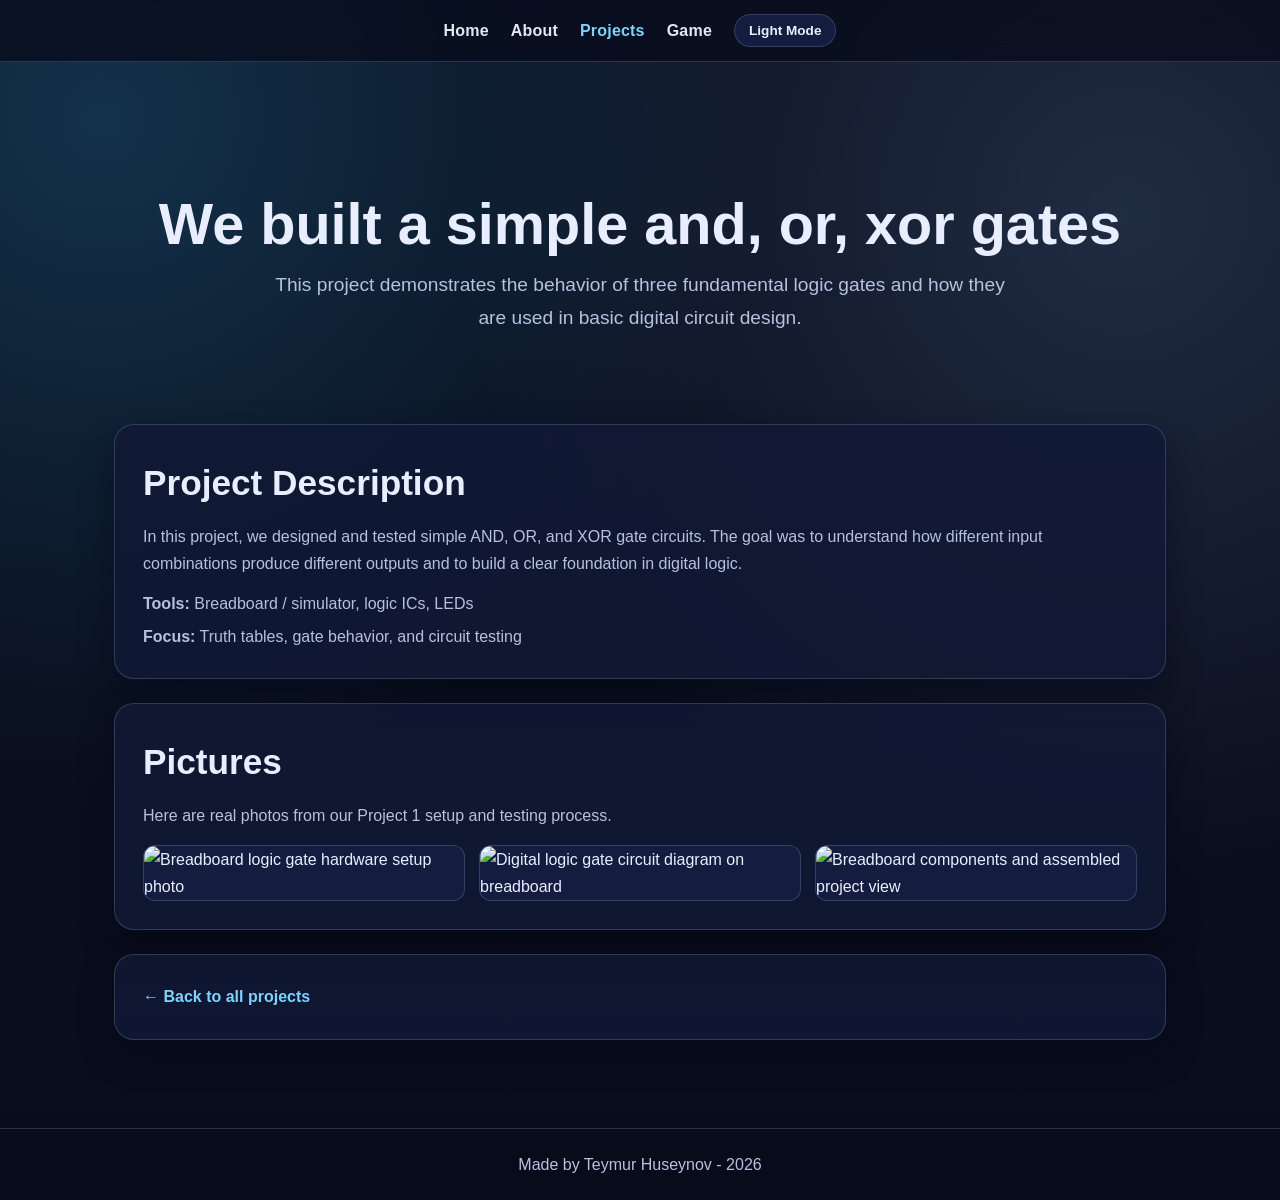
==== project-gates.html @ 781cb7ca "Add files via upload" ====
<!DOCTYPE html>
<html lang="en">
<head>
  <meta charset="UTF-8" />
  <meta name="viewport" content="width=device-width, initial-scale=1.0" />
  <title>Teymur Huseynov | Logic Gates Project</title>
  <link rel="stylesheet" href="style.css" />
</head>
<body>
  <nav class="site-nav">
    <a href="index.html">Home</a>
    <a href="about.html">About</a>
    <a href="projects.html" class="active">Projects</a>
    <a href="snake.html">Game</a>
    <button id="themeToggle" class="theme-toggle" type="button">Light Mode</button>
  </nav>

  <header class="hero">
    <h1>We built a simple and, or, xor gates</h1>
    <p>
      This project demonstrates the behavior of three fundamental logic gates and how they are
      used in basic digital circuit design.
    </p>
  </header>

  <main class="container">
    <section class="panel">
      <h2>Project Description</h2>
      <p>
        In this project, we designed and tested simple AND, OR, and XOR gate circuits. The goal
        was to understand how different input combinations produce different outputs and to build
        a clear foundation in digital logic.
      </p>
      <div class="project-meta">
        <p><strong>Tools:</strong> Breadboard / simulator, logic ICs, LEDs</p>
        <p><strong>Focus:</strong> Truth tables, gate behavior, and circuit testing</p>
      </div>
    </section>

    <section class="panel">
      <h2>Pictures</h2>
      <p>
        Here are real photos from our Project 1 setup and testing process.
      </p>
      <div class="image-grid">
        <img src="../../.cursor/projects/c-Users-123-Desktop-my-website-new/assets/c__Users_123_AppData_Roaming_Cursor_User_workspaceStorage_d50086bd7e34ed08448c5d628838bf9a_images_WhatsApp.Root_cPzjWELJos-d1b4f05d-2073-462e-b89c-6c7a17e89e19.png" alt="Breadboard logic gate hardware setup photo" />
        <img src="../../.cursor/projects/c-Users-123-Desktop-my-website-new/assets/c__Users_123_AppData_Roaming_Cursor_User_workspaceStorage_d50086bd7e34ed08448c5d628838bf9a_images_image-3ce18e06-4108-41e5-88c8-87c59fad46d5.png" alt="Digital logic gate circuit diagram on breadboard" />
        <img src="../../.cursor/projects/c-Users-123-Desktop-my-website-new/assets/c__Users_123_AppData_Roaming_Cursor_User_workspaceStorage_d50086bd7e34ed08448c5d628838bf9a_images_image-b9b2d124-b158-4f68-a506-306729802043.png" alt="Breadboard components and assembled project view" />
      </div>
    </section>

    <section class="panel">
      <a class="back-link" href="projects.html">← Back to all projects</a>
    </section>
  </main>

  <footer>
    <p>Made by Teymur Huseynov - 2026</p>
  </footer>

  <script src="script.js"></script>
</body>
</html>
---- style.css ----
:root {
  --bg: #0a0f1f;
  --bg-soft: #111936;
  --surface: rgba(17, 25, 54, 0.85);
  --surface-solid: #141d3f;
  --text: #e9eeff;
  --muted: #b7c1df;
  --border: rgba(142, 163, 214, 0.25);
  --accent: #7dd3fc;
  --accent-strong: #38bdf8;
  --nav: rgba(7, 11, 26, 0.72);
  --footer: #070b1a;
  --shadow: 0 14px 34px rgba(3, 7, 20, 0.45);
}

body.light-theme {
  --bg: #eef3ff;
  --bg-soft: #f7f9ff;
  --surface: rgba(255, 255, 255, 0.92);
  --surface-solid: #ffffff;
  --text: #17203a;
  --muted: #455070;
  --border: rgba(88, 112, 170, 0.2);
  --accent: #2563eb;
  --accent-strong: #1d4ed8;
  --nav: rgba(20, 31, 58, 0.9);
  --footer: #0f172a;
  --shadow: 0 12px 26px rgba(43, 65, 118, 0.2);
}

* {
  box-sizing: border-box;
}

html,
body {
  margin: 0;
  padding: 0;
}

body {
  font-family: "Segoe UI", Tahoma, Geneva, Verdana, sans-serif;
  color: var(--text);
  background:
    radial-gradient(circle at 8% 10%, rgba(56, 189, 248, 0.2) 0%, transparent 42%),
    radial-gradient(circle at 88% 18%, rgba(147, 197, 253, 0.16) 0%, transparent 45%),
    linear-gradient(180deg, var(--bg) 0%, #090d1b 100%);
  line-height: 1.7;
  min-height: 100vh;
}

.site-nav {
  position: sticky;
  top: 0;
  z-index: 20;
  display: flex;
  justify-content: center;
  align-items: center;
  gap: 22px;
  padding: 14px 20px;
  backdrop-filter: blur(10px);
  background: var(--nav);
  border-bottom: 1px solid var(--border);
}

.site-nav a {
  color: #e2e8f0;
  text-decoration: none;
  font-weight: 600;
  letter-spacing: 0.2px;
}

.site-nav a:hover,
.site-nav a.active {
  color: var(--accent);
}

.theme-toggle {
  border: 1px solid var(--border);
  background: var(--surface-solid);
  color: var(--text);
  border-radius: 999px;
  padding: 8px 14px;
  font-size: 0.85rem;
  font-weight: 700;
  cursor: pointer;
}

.theme-toggle:hover {
  border-color: var(--accent);
}

.hero {
  max-width: 1100px;
  margin: 0 auto;
  padding: 110px 24px 90px;
  text-align: center;
}

.hero img {
  width: 132px;
  height: 132px;
  object-fit: cover;
  border-radius: 50%;
  border: 4px solid rgba(125, 211, 252, 0.45);
  box-shadow: var(--shadow);
}

.hero h1 {
  margin: 18px 0 10px;
  font-size: clamp(2rem, 5.3vw, 3.6rem);
  line-height: 1.2;
}

.hero p {
  margin: 0 auto;
  max-width: 760px;
  color: var(--muted);
  font-size: clamp(1rem, 2.2vw, 1.2rem);
}

.btn-row {
  margin-top: 26px;
  display: flex;
  justify-content: center;
  gap: 12px;
  flex-wrap: wrap;
}

.btn {
  text-decoration: none;
  border-radius: 999px;
  padding: 10px 18px;
  border: 1px solid var(--border);
  font-family: inherit;
  font-size: 1rem;
  font-weight: 700;
  line-height: 1.2;
  cursor: pointer;
}

.btn-primary {
  background: linear-gradient(135deg, var(--accent), var(--accent-strong));
  color: #031025;
  border: none;
}

.btn-secondary {
  color: var(--text);
  background: var(--surface);
}

.container {
  max-width: 1100px;
  margin: 0 auto;
  padding: 0 24px 64px;
}

.panel {
  background: var(--surface);
  border: 1px solid var(--border);
  border-radius: 20px;
  box-shadow: var(--shadow);
  padding: 28px;
  margin-bottom: 24px;
}

h2 {
  margin: 0 0 10px;
  font-size: clamp(1.5rem, 3.2vw, 2.2rem);
}

p {
  margin: 0;
  color: var(--muted);
}

.skills-list {
  margin-top: 14px;
  display: flex;
  flex-wrap: wrap;
  gap: 10px;
}

.skills-list span {
  background: rgba(125, 211, 252, 0.12);
  border: 1px solid rgba(125, 211, 252, 0.32);
  color: #c9efff;
  border-radius: 999px;
  padding: 6px 11px;
  font-size: 0.88rem;
  font-weight: 700;
}

body.light-theme .skills-list span {
  color: #1f3a8a;
  background: rgba(37, 99, 235, 0.12);
  border-color: rgba(37, 99, 235, 0.25);
}

.projects-grid {
  display: grid;
  grid-template-columns: repeat(auto-fit, minmax(240px, 1fr));
  gap: 16px;
  margin-top: 16px;
}

.project-card {
  background: var(--surface-solid);
  border: 1px solid var(--border);
  border-radius: 16px;
  padding: 18px;
}

.project-card h3 {
  margin: 0 0 8px;
}

.project-card p {
  margin-bottom: 12px;
}

.project-card a {
  color: var(--accent);
  text-decoration: none;
  font-weight: 700;
}

.project-card a:hover {
  text-decoration: underline;
}

.image-grid {
  display: grid;
  grid-template-columns: repeat(auto-fit, minmax(220px, 1fr));
  gap: 14px;
  margin-top: 16px;
}

.image-grid img {
  width: 100%;
  border-radius: 12px;
  border: 1px solid var(--border);
  background: var(--surface-solid);
}

.placeholder-image {
  min-height: 170px;
  border-radius: 12px;
  border: 1px dashed var(--border);
  background: rgba(125, 211, 252, 0.06);
  display: grid;
  place-items: center;
  padding: 12px;
  text-align: center;
  color: var(--muted);
  font-size: 0.95rem;
}

.project-meta {
  margin-top: 12px;
  display: grid;
  gap: 6px;
}

.back-link {
  color: var(--accent);
  text-decoration: none;
  font-weight: 700;
}

.back-link:hover {
  text-decoration: underline;
}

.contact-list {
  display: grid;
  gap: 10px;
  margin-top: 8px;
}

.contact-list a {
  color: var(--accent);
  text-decoration: none;
  font-weight: 700;
}

.contact-list a:hover {
  text-decoration: underline;
}

footer {
  text-align: center;
  padding: 22px;
  background: var(--footer);
  color: #a9b5d9;
  border-top: 1px solid var(--border);
}

@media (max-width: 720px) {
  .site-nav {
    gap: 14px;
  }

  .hero {
    padding-top: 80px;
  }
}
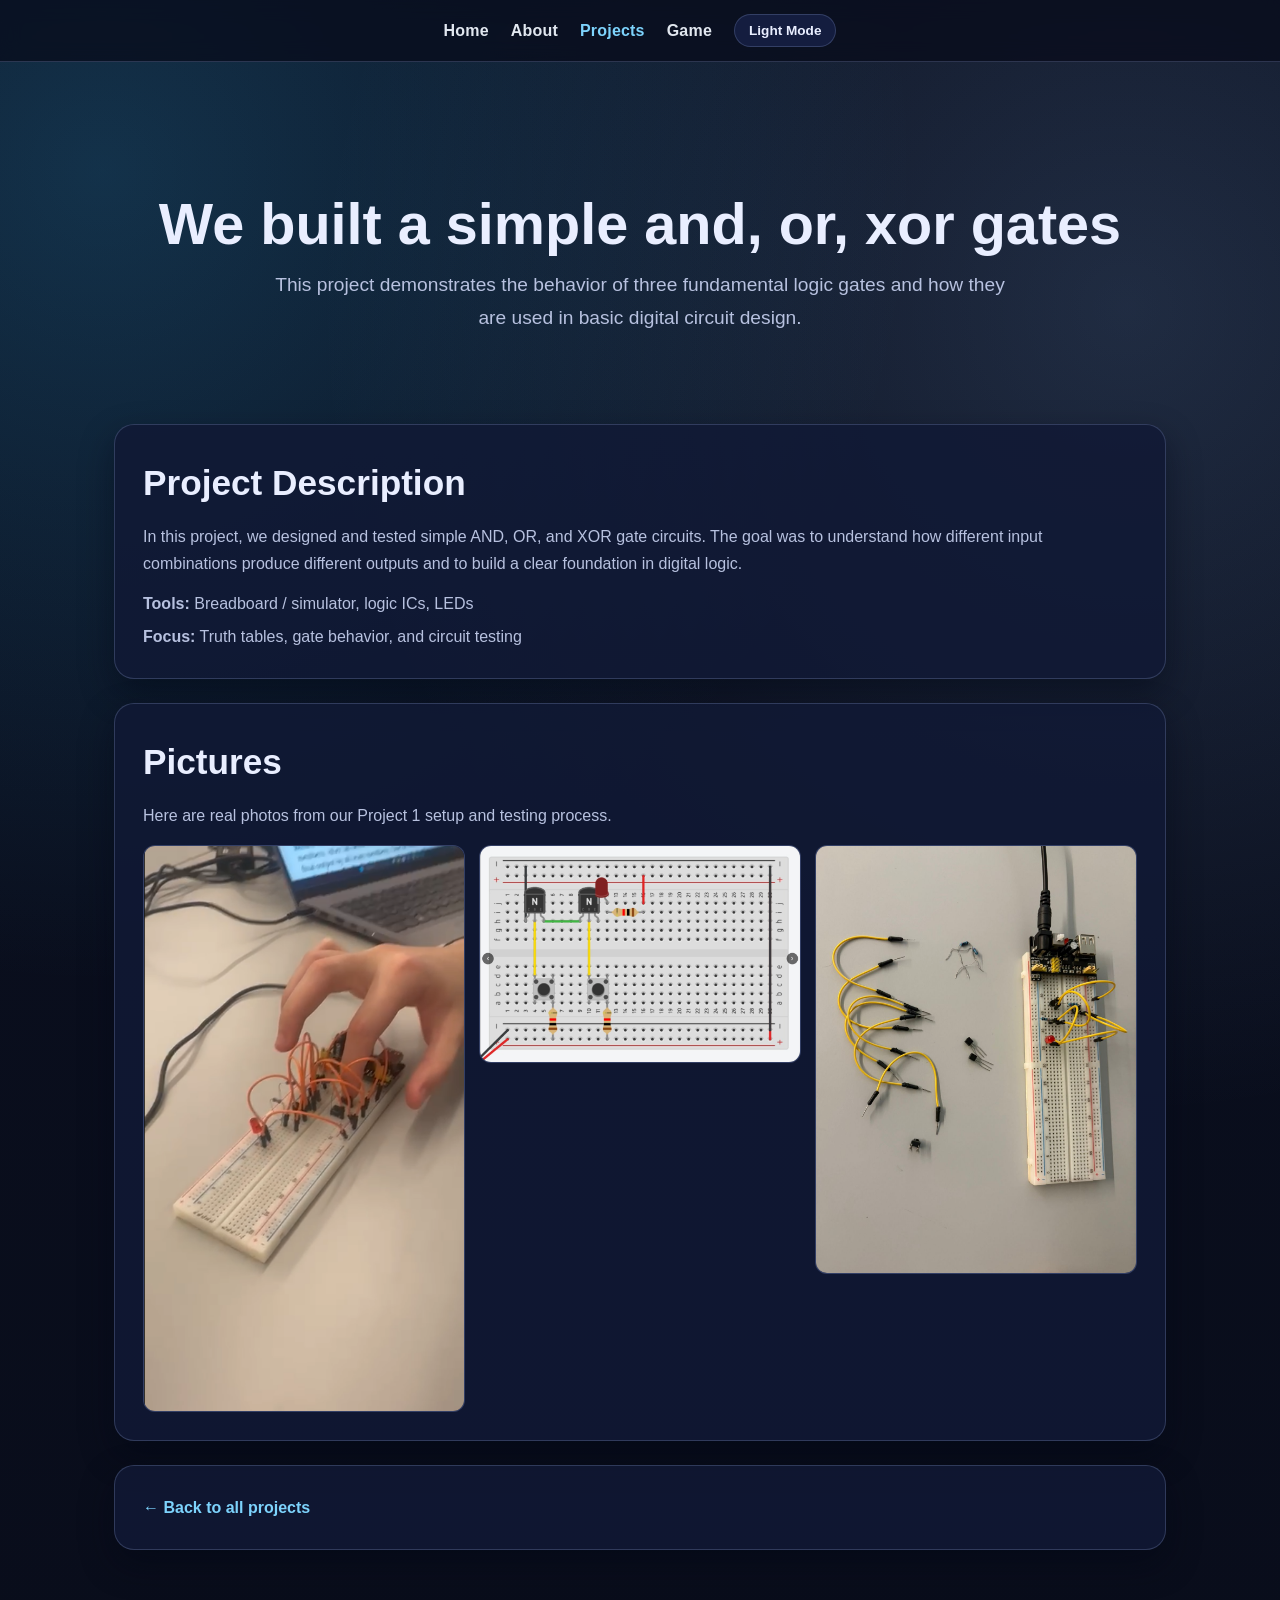
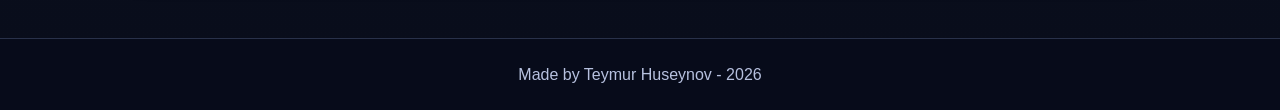
==== commit 50e98207: "Update project-gates.html" ====
--- a/project-gates.html
+++ b/project-gates.html
@@ -43,9 +43,9 @@
         Here are real photos from our Project 1 setup and testing process.
       </p>
       <div class="image-grid">
-        <img src="../../.cursor/projects/c-Users-123-Desktop-my-website-new/assets/c__Users_123_AppData_Roaming_Cursor_User_workspaceStorage_d50086bd7e34ed08448c5d628838bf9a_images_WhatsApp.Root_cPzjWELJos-d1b4f05d-2073-462e-b89c-6c7a17e89e19.png" alt="Breadboard logic gate hardware setup photo" />
-        <img src="../../.cursor/projects/c-Users-123-Desktop-my-website-new/assets/c__Users_123_AppData_Roaming_Cursor_User_workspaceStorage_d50086bd7e34ed08448c5d628838bf9a_images_image-3ce18e06-4108-41e5-88c8-87c59fad46d5.png" alt="Digital logic gate circuit diagram on breadboard" />
-        <img src="../../.cursor/projects/c-Users-123-Desktop-my-website-new/assets/c__Users_123_AppData_Roaming_Cursor_User_workspaceStorage_d50086bd7e34ed08448c5d628838bf9a_images_image-b9b2d124-b158-4f68-a506-306729802043.png" alt="Breadboard components and assembled project view" />
+        <img src="pictures/project1,1.png" alt="Breadboard logic gate hardware setup photo" />
+        <img src="pictures/project1,2.png" alt="Digital logic gate circuit diagram on breadboard" />
+        <img src="pictures/project1,3.png" alt="Breadboard components and assembled project view" />
       </div>
     </section>
 
